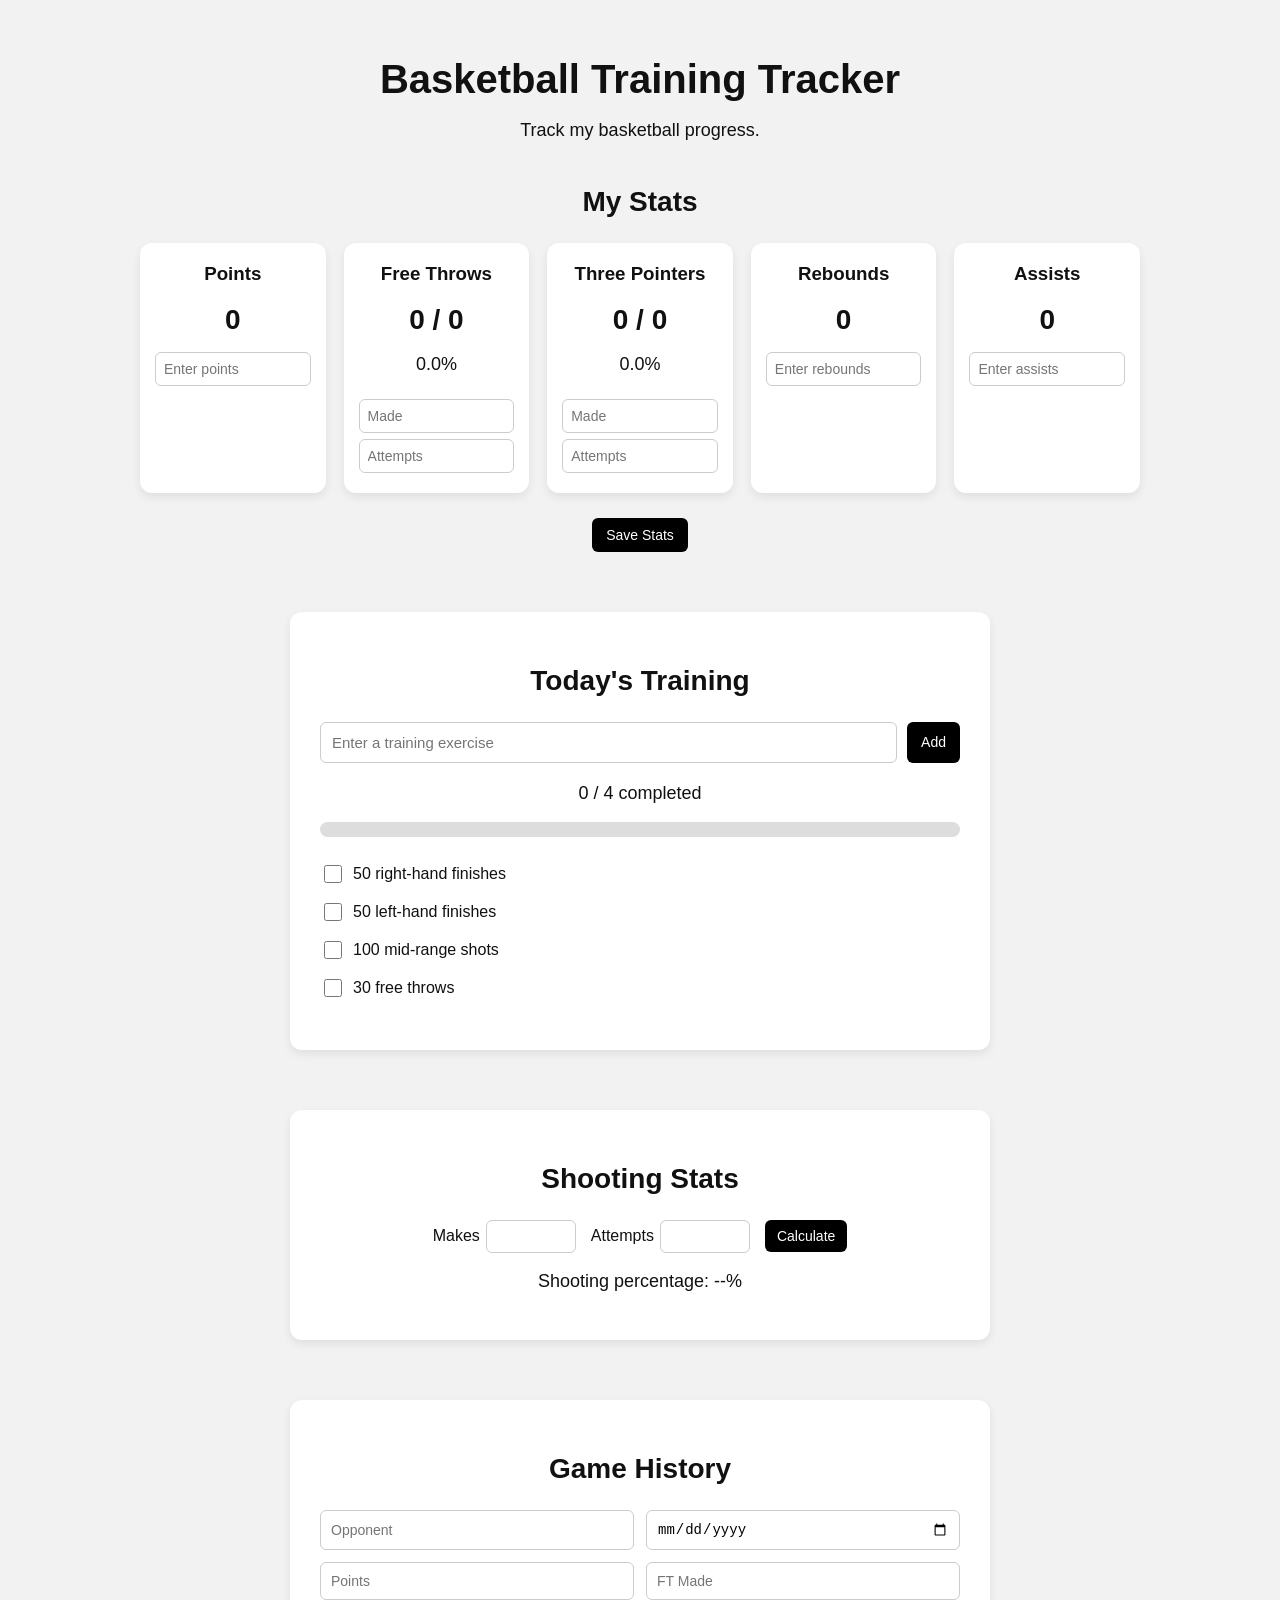
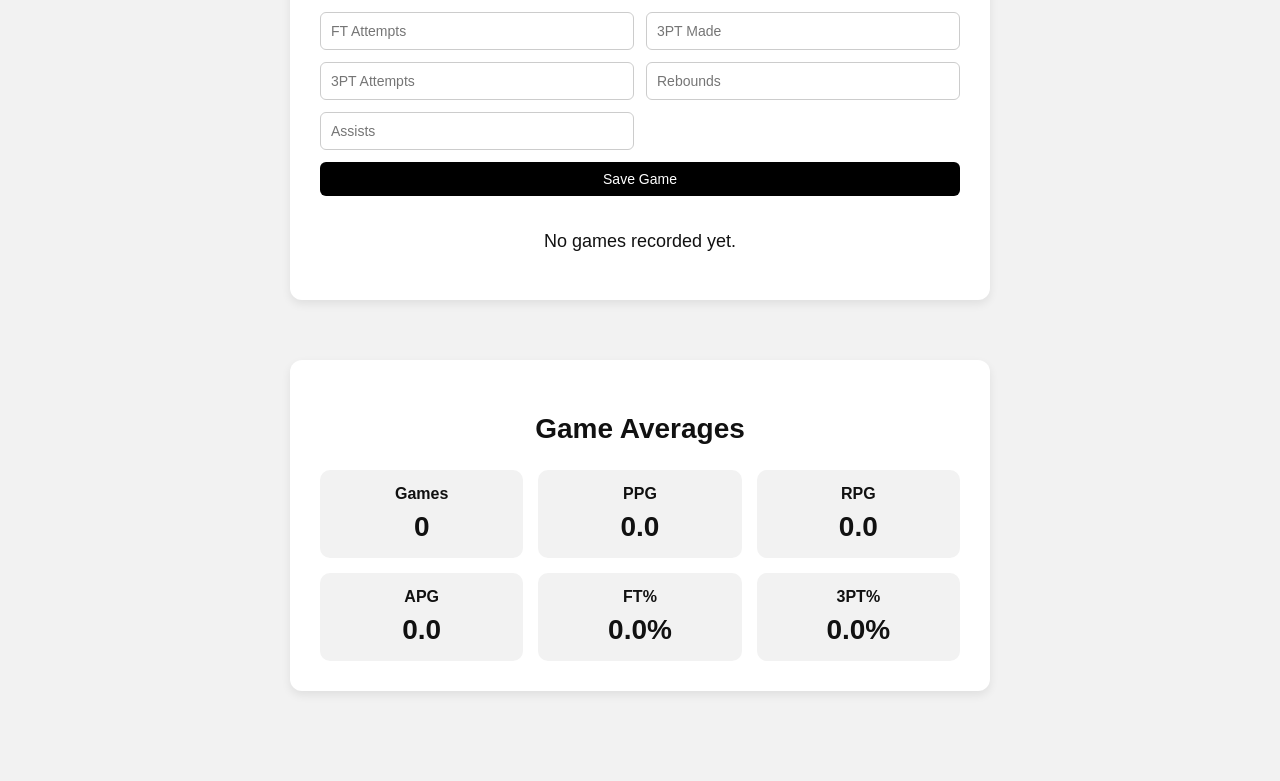
==== index.html @ 35ffcad5 "Add files via upload" ====
<!DOCTYPE html>
<html>

<head>
    <meta charset="UTF-8">

    <title>Basketball Tracker</title>
    <link rel="stylesheet" href="style.css">
</head>
    <link rel="stylesheet" href="style.css">
</head>

<body>

    <header>
        <h1>Basketball Training Tracker</h1>
        <p>Track my basketball progress.</p>
    </header>


       <h2>My Stats</h2>

        <div class="stats">

        <div class="stat-card">
        <h3>Points</h3>
        <p class="stat-number" id="points-stat">0</p>
        <input type="number" id="points-input" min="0" placeholder="Enter points">
        </div>

        <div class="stat-card">
    <h3>Free Throws</h3>

    <p class="stat-number" id="free-throws-stat">0 / 0</p>
<p id="free-throws-percentage">0.0%</p>

    <input
        type="number"
        id="free-throws-made-input"
        min="0"
        placeholder="Made"
    >

    <input
        type="number"
        id="free-throws-attempts-input"
        min="0"
        placeholder="Attempts"
    >
</div>

        <div class="stat-card">
    <h3>Three Pointers</h3>

    <p class="stat-number" id="three-pointers-stat">0 / 0</p>
<p id="three-pointers-percentage">0.0%</p>

    <input
        type="number"
        id="three-pointers-made-input"
        min="0"
        placeholder="Made"
    >

    <input
        type="number"
        id="three-pointers-attempts-input"
        min="0"
        placeholder="Attempts"
    >
</div>

        <div class="stat-card">
        <h3>Rebounds</h3>
        <p class="stat-number" id="rebounds-stat">0</p>
        <input type="number" id="rebounds-input" min="0" placeholder="Enter rebounds">
        </div>

        <div class="stat-card">
        <h3>Assists</h3>
        <p class="stat-number" id="assists-stat">0</p>
        <input type="number" id="assists-input" min="0" placeholder="Enter assists">
        </div>

        </div>

        <button id="save-stats-button">Save Stats</button>


      <section class="training">

        <h2>Today's Training</h2>

        <div class="add-training">
            <input
                type="text"
                id="training-input"
                placeholder="Enter a training exercise"
            >

            <button id="add-button">Add</button>
        </div>

        <p id="progress">0 / 4 completed</p>

        <div class="progress-container">
            <div id="progress-bar"></div>
        </div>


        <label>
            <input type="checkbox" id="task1">
            50 right-hand finishes
        </label>

        <label>
            <input type="checkbox" id="task2">
            50 left-hand finishes
        </label>

        <label>
            <input type="checkbox" id="task3">
            100 mid-range shots
        </label>

        <label>
            <input type="checkbox" id="task4">
            30 free throws
        </label>


        <div id="custom-training"></div>

    </section>


    <section class="shooting">

        <h2>Shooting Stats</h2>

        <div class="shooting-input">

            <label>
                Makes
                <input type="number" id="makes" min="0">
            </label>

            <label>
                Attempts
                <input type="number" id="attempts" min="0">
            </label>

            <button id="calculate-button">
                Calculate
            </button>

        </div>

        <p id="shooting-result">
            Shooting percentage: --%
        </p>

    </section>

    <section class="game-history">

    <h2>Game History</h2>

    <div class="game-form">

        <input
            type="text"
            id="opponent-input"
            placeholder="Opponent"
        >

        <input
            type="date"
            id="game-date-input"
        >

        <input
            type="number"
            id="game-points-input"
            min="0"
            placeholder="Points"
        >

        <input
            type="number"
            id="game-ft-made-input"
            min="0"
            placeholder="FT Made"
        >

        <input
            type="number"
            id="game-ft-attempts-input"
            min="0"
            placeholder="FT Attempts"
        >

        <input
            type="number"
            id="game-3pt-made-input"
            min="0"
            placeholder="3PT Made"
        >

        <input
            type="number"
            id="game-3pt-attempts-input"
            min="0"
            placeholder="3PT Attempts"
        >

        <input
            type="number"
            id="game-rebounds-input"
            min="0"
            placeholder="Rebounds"
        >

        <input
            type="number"
            id="game-assists-input"
            min="0"
            placeholder="Assists"
        >

        <button id="save-game-button">
            Save Game
        </button>

    </div>

    <div id="game-history-list"></div>

</section>

<section class="game-averages">

    <h2>Game Averages</h2>

    <div class="average-stats">

        <div class="average-card">
            <h3>Games</h3>
            <p id="games-played">0</p>
        </div>

        <div class="average-card">
            <h3>PPG</h3>
            <p id="ppg-average">0.0</p>
        </div>

        <div class="average-card">
            <h3>RPG</h3>
            <p id="rpg-average">0.0</p>
        </div>

        <div class="average-card">
            <h3>APG</h3>
            <p id="apg-average">0.0</p>
        </div>

        <div class="average-card">
            <h3>FT%</h3>
            <p id="ft-average">0.0%</p>
        </div>

        <div class="average-card">
            <h3>3PT%</h3>
            <p id="three-average">0.0%</p>
        </div>

    </div>

</section>


    <script src="script.js"></script>

</body>

</html>
---- style.css ----
/* ===============================
   GENERAL
================================ */

* {
    box-sizing: border-box;
}

body {
    font-family: Arial, sans-serif;
    text-align: center;
    background-color: #f2f2f2;
    margin: 0;
    padding: 30px 20px;
    color: #111;
}

header {
    margin-bottom: 45px;
}

h1 {
    font-size: 40px;
    margin-bottom: 10px;
}

h2 {
    font-size: 28px;
    margin-bottom: 25px;
}

h3 {
    margin-top: 0;
}

p {
    font-size: 18px;
}


/* ===============================
   STATS
================================ */

.stats {
    display: grid;
    grid-template-columns: repeat(5, 1fr);
    gap: 18px;
    max-width: 1000px;
    margin: 0 auto;
}

.stat-card {
    background-color: white;
    padding: 20px 15px;
    border-radius: 12px;
    box-shadow: 0 4px 10px rgba(0, 0, 0, 0.08);
}

.stat-number {
    font-size: 28px;
    font-weight: bold;
    margin: 10px 0;
}

.stat-card input {
    width: 100%;
    padding: 8px;
    margin-top: 6px;
    font-size: 14px;
    border: 1px solid #ccc;
    border-radius: 6px;
}


/* ===============================
   BUTTONS
================================ */

button {
    background-color: black;
    color: white;
    border: none;
    border-radius: 6px;
    padding: 9px 14px;
    font-size: 14px;
    cursor: pointer;
}

button:hover {
    opacity: 0.8;
}


/* ===============================
   SAVE STATS
================================ */

#save-stats-button {
    margin-top: 25px;
    padding: 9px 14px;
    font-size: 14px;
}


/* ===============================
   TRAINING
================================ */

.training {
    max-width: 700px;
    margin: 60px auto;
    background-color: white;
    padding: 30px;
    border-radius: 12px;
    box-shadow: 0 4px 10px rgba(0, 0, 0, 0.08);
}

.add-training {
    display: flex;
    gap: 10px;
    margin-bottom: 20px;
}

.add-training input {
    flex: 1;
    padding: 11px;
    font-size: 15px;
    border: 1px solid #ccc;
    border-radius: 6px;
}

.training label {
    display: flex;
    align-items: center;
    gap: 8px;
    margin: 14px 0;
    text-align: left;
}

.training input[type="checkbox"] {
    width: 18px;
    height: 18px;
}

#custom-training {
    margin-top: 20px;
}

#custom-training label {
    justify-content: space-between;
}

#custom-training button {
    font-size: 12px;
    padding: 5px 8px;
}


/* ===============================
   PROGRESS BAR
================================ */

.progress-container {
    width: 100%;
    height: 15px;
    background-color: #ddd;
    border-radius: 10px;
    margin-bottom: 25px;
    overflow: hidden;
}

#progress-bar {
    width: 0%;
    height: 100%;
    background-color: black;
    border-radius: 10px;
    transition: width 0.3s ease;
}


/* ===============================
   SHOOTING STATS
================================ */

.shooting {
    max-width: 700px;
    margin: 60px auto;
    background-color: white;
    padding: 30px;
    border-radius: 12px;
    box-shadow: 0 4px 10px rgba(0, 0, 0, 0.08);
}

.shooting-input {
    display: flex;
    justify-content: center;
    align-items: center;
    gap: 15px;
    flex-wrap: wrap;
}

.shooting-input label {
    display: flex;
    align-items: center;
    gap: 6px;
}

.shooting-input input {
    width: 90px;
    padding: 8px;
    border: 1px solid #ccc;
    border-radius: 6px;
}

#calculate-button {
    padding: 8px 12px;
    font-size: 14px;
}


/* ===============================
   GAME HISTORY
================================ */

.game-history {
    max-width: 700px;
    margin: 60px auto;
    padding: 30px;
    background-color: white;
    border-radius: 12px;
    box-shadow: 0 4px 10px rgba(0, 0, 0, 0.08);
}

.game-form {
    display: grid;
    grid-template-columns: repeat(2, 1fr);
    gap: 12px;
}

.game-form input {
    width: 100%;
    padding: 10px;
    font-size: 14px;
    border: 1px solid #ccc;
    border-radius: 6px;
}

#save-game-button {
    grid-column: 1 / -1;
    padding: 9px 14px;
}

#game-history-list {
    margin-top: 35px;
}

.game-card {
    background-color: #f2f2f2;
    padding: 20px;
    border-radius: 10px;
    margin-bottom: 15px;
    text-align: left;
}

.game-card h3 {
    margin-bottom: 5px;
}

.game-card p {
    margin: 6px 0;
}

.game-stats {
    display: flex;
    flex-wrap: wrap;
    gap: 12px;
    margin: 15px 0;
}

.game-stats p {
    background-color: white;
    padding: 8px 12px;
    border-radius: 6px;
}

.delete-game-button {
    font-size: 12px;
    padding: 5px 8px;
}


/* ===============================
   GAME AVERAGES
================================ */

.game-averages {
    max-width: 700px;
    margin: 60px auto;
    padding: 30px;
    background-color: white;
    border-radius: 12px;
    box-shadow: 0 4px 10px rgba(0, 0, 0, 0.08);
}

.average-stats {
    display: grid;
    grid-template-columns: repeat(3, 1fr);
    gap: 15px;
}

.average-card {
    background-color: #f2f2f2;
    padding: 15px;
    border-radius: 10px;
}

.average-card h3 {
    margin: 0 0 8px;
    font-size: 16px;
}

.average-card p {
    margin: 0;
    font-size: 28px;
    font-weight: bold;
}


/* ===============================
   MOBILE
================================ */

@media (max-width: 700px) {

    body {
        padding: 20px 12px;
    }

    h1 {
        font-size: 30px;
    }

    h2 {
        font-size: 24px;
    }

    .stats {
        grid-template-columns: repeat(2, 1fr);
        gap: 12px;
    }

    .stat-card {
        padding: 15px 10px;
    }

    .stat-number {
        font-size: 24px;
    }

    .training,
    .shooting,
    .game-history,
    .game-averages {
        margin: 40px auto;
        padding: 20px 15px;
    }

    .add-training {
        flex-direction: column;
    }

    .add-training input {
        width: 100%;
    }

    .add-training button {
        width: 100%;
    }

    .game-form {
        grid-template-columns: 1fr;
    }

    .game-form button {
        grid-column: auto;
    }

    .game-stats {
        gap: 8px;
    }

    .game-stats p {
        font-size: 14px;
        padding: 7px 9px;
    }

    .average-stats {
        grid-template-columns: repeat(2, 1fr);
    }

}


/* ===============================
   SMALL PHONES
================================ */

@media (max-width: 400px) {

    .stats {
        grid-template-columns: 1fr;
    }

    .average-stats {
        grid-template-columns: 1fr;
    }

}
---- style.css ----
/* ===============================
   GENERAL
================================ */

* {
    box-sizing: border-box;
}

body {
    font-family: Arial, sans-serif;
    text-align: center;
    background-color: #f2f2f2;
    margin: 0;
    padding: 30px 20px;
    color: #111;
}

header {
    margin-bottom: 45px;
}

h1 {
    font-size: 40px;
    margin-bottom: 10px;
}

h2 {
    font-size: 28px;
    margin-bottom: 25px;
}

h3 {
    margin-top: 0;
}

p {
    font-size: 18px;
}


/* ===============================
   STATS
================================ */

.stats {
    display: grid;
    grid-template-columns: repeat(5, 1fr);
    gap: 18px;
    max-width: 1000px;
    margin: 0 auto;
}

.stat-card {
    background-color: white;
    padding: 20px 15px;
    border-radius: 12px;
    box-shadow: 0 4px 10px rgba(0, 0, 0, 0.08);
}

.stat-number {
    font-size: 28px;
    font-weight: bold;
    margin: 10px 0;
}

.stat-card input {
    width: 100%;
    padding: 8px;
    margin-top: 6px;
    font-size: 14px;
    border: 1px solid #ccc;
    border-radius: 6px;
}


/* ===============================
   BUTTONS
================================ */

button {
    background-color: black;
    color: white;
    border: none;
    border-radius: 6px;
    padding: 9px 14px;
    font-size: 14px;
    cursor: pointer;
}

button:hover {
    opacity: 0.8;
}


/* ===============================
   SAVE STATS
================================ */

#save-stats-button {
    margin-top: 25px;
    padding: 9px 14px;
    font-size: 14px;
}


/* ===============================
   TRAINING
================================ */

.training {
    max-width: 700px;
    margin: 60px auto;
    background-color: white;
    padding: 30px;
    border-radius: 12px;
    box-shadow: 0 4px 10px rgba(0, 0, 0, 0.08);
}

.add-training {
    display: flex;
    gap: 10px;
    margin-bottom: 20px;
}

.add-training input {
    flex: 1;
    padding: 11px;
    font-size: 15px;
    border: 1px solid #ccc;
    border-radius: 6px;
}

.training label {
    display: flex;
    align-items: center;
    gap: 8px;
    margin: 14px 0;
    text-align: left;
}

.training input[type="checkbox"] {
    width: 18px;
    height: 18px;
}

#custom-training {
    margin-top: 20px;
}

#custom-training label {
    justify-content: space-between;
}

#custom-training button {
    font-size: 12px;
    padding: 5px 8px;
}


/* ===============================
   PROGRESS BAR
================================ */

.progress-container {
    width: 100%;
    height: 15px;
    background-color: #ddd;
    border-radius: 10px;
    margin-bottom: 25px;
    overflow: hidden;
}

#progress-bar {
    width: 0%;
    height: 100%;
    background-color: black;
    border-radius: 10px;
    transition: width 0.3s ease;
}


/* ===============================
   SHOOTING STATS
================================ */

.shooting {
    max-width: 700px;
    margin: 60px auto;
    background-color: white;
    padding: 30px;
    border-radius: 12px;
    box-shadow: 0 4px 10px rgba(0, 0, 0, 0.08);
}

.shooting-input {
    display: flex;
    justify-content: center;
    align-items: center;
    gap: 15px;
    flex-wrap: wrap;
}

.shooting-input label {
    display: flex;
    align-items: center;
    gap: 6px;
}

.shooting-input input {
    width: 90px;
    padding: 8px;
    border: 1px solid #ccc;
    border-radius: 6px;
}

#calculate-button {
    padding: 8px 12px;
    font-size: 14px;
}


/* ===============================
   GAME HISTORY
================================ */

.game-history {
    max-width: 700px;
    margin: 60px auto;
    padding: 30px;
    background-color: white;
    border-radius: 12px;
    box-shadow: 0 4px 10px rgba(0, 0, 0, 0.08);
}

.game-form {
    display: grid;
    grid-template-columns: repeat(2, 1fr);
    gap: 12px;
}

.game-form input {
    width: 100%;
    padding: 10px;
    font-size: 14px;
    border: 1px solid #ccc;
    border-radius: 6px;
}

#save-game-button {
    grid-column: 1 / -1;
    padding: 9px 14px;
}

#game-history-list {
    margin-top: 35px;
}

.game-card {
    background-color: #f2f2f2;
    padding: 20px;
    border-radius: 10px;
    margin-bottom: 15px;
    text-align: left;
}

.game-card h3 {
    margin-bottom: 5px;
}

.game-card p {
    margin: 6px 0;
}

.game-stats {
    display: flex;
    flex-wrap: wrap;
    gap: 12px;
    margin: 15px 0;
}

.game-stats p {
    background-color: white;
    padding: 8px 12px;
    border-radius: 6px;
}

.delete-game-button {
    font-size: 12px;
    padding: 5px 8px;
}


/* ===============================
   GAME AVERAGES
================================ */

.game-averages {
    max-width: 700px;
    margin: 60px auto;
    padding: 30px;
    background-color: white;
    border-radius: 12px;
    box-shadow: 0 4px 10px rgba(0, 0, 0, 0.08);
}

.average-stats {
    display: grid;
    grid-template-columns: repeat(3, 1fr);
    gap: 15px;
}

.average-card {
    background-color: #f2f2f2;
    padding: 15px;
    border-radius: 10px;
}

.average-card h3 {
    margin: 0 0 8px;
    font-size: 16px;
}

.average-card p {
    margin: 0;
    font-size: 28px;
    font-weight: bold;
}


/* ===============================
   MOBILE
================================ */

@media (max-width: 700px) {

    body {
        padding: 20px 12px;
    }

    h1 {
        font-size: 30px;
    }

    h2 {
        font-size: 24px;
    }

    .stats {
        grid-template-columns: repeat(2, 1fr);
        gap: 12px;
    }

    .stat-card {
        padding: 15px 10px;
    }

    .stat-number {
        font-size: 24px;
    }

    .training,
    .shooting,
    .game-history,
    .game-averages {
        margin: 40px auto;
        padding: 20px 15px;
    }

    .add-training {
        flex-direction: column;
    }

    .add-training input {
        width: 100%;
    }

    .add-training button {
        width: 100%;
    }

    .game-form {
        grid-template-columns: 1fr;
    }

    .game-form button {
        grid-column: auto;
    }

    .game-stats {
        gap: 8px;
    }

    .game-stats p {
        font-size: 14px;
        padding: 7px 9px;
    }

    .average-stats {
        grid-template-columns: repeat(2, 1fr);
    }

}


/* ===============================
   SMALL PHONES
================================ */

@media (max-width: 400px) {

    .stats {
        grid-template-columns: 1fr;
    }

    .average-stats {
        grid-template-columns: 1fr;
    }

}
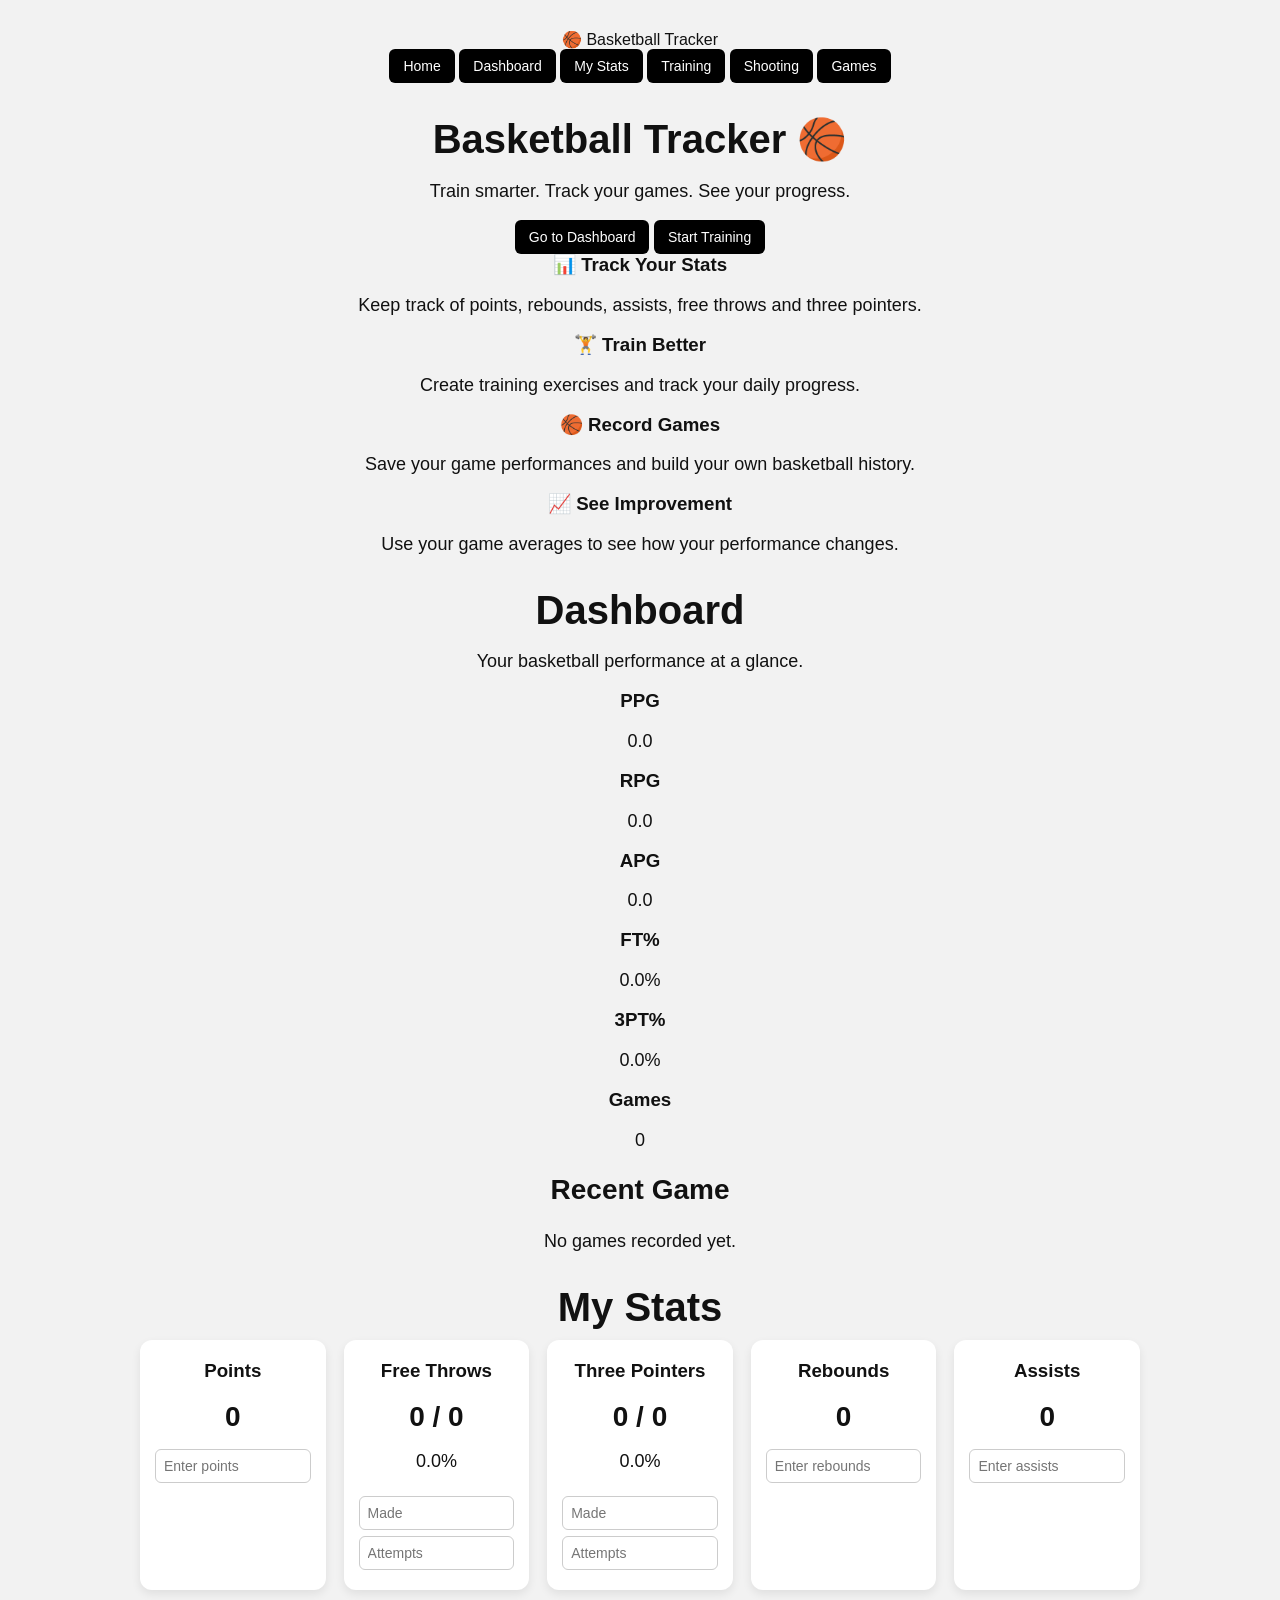
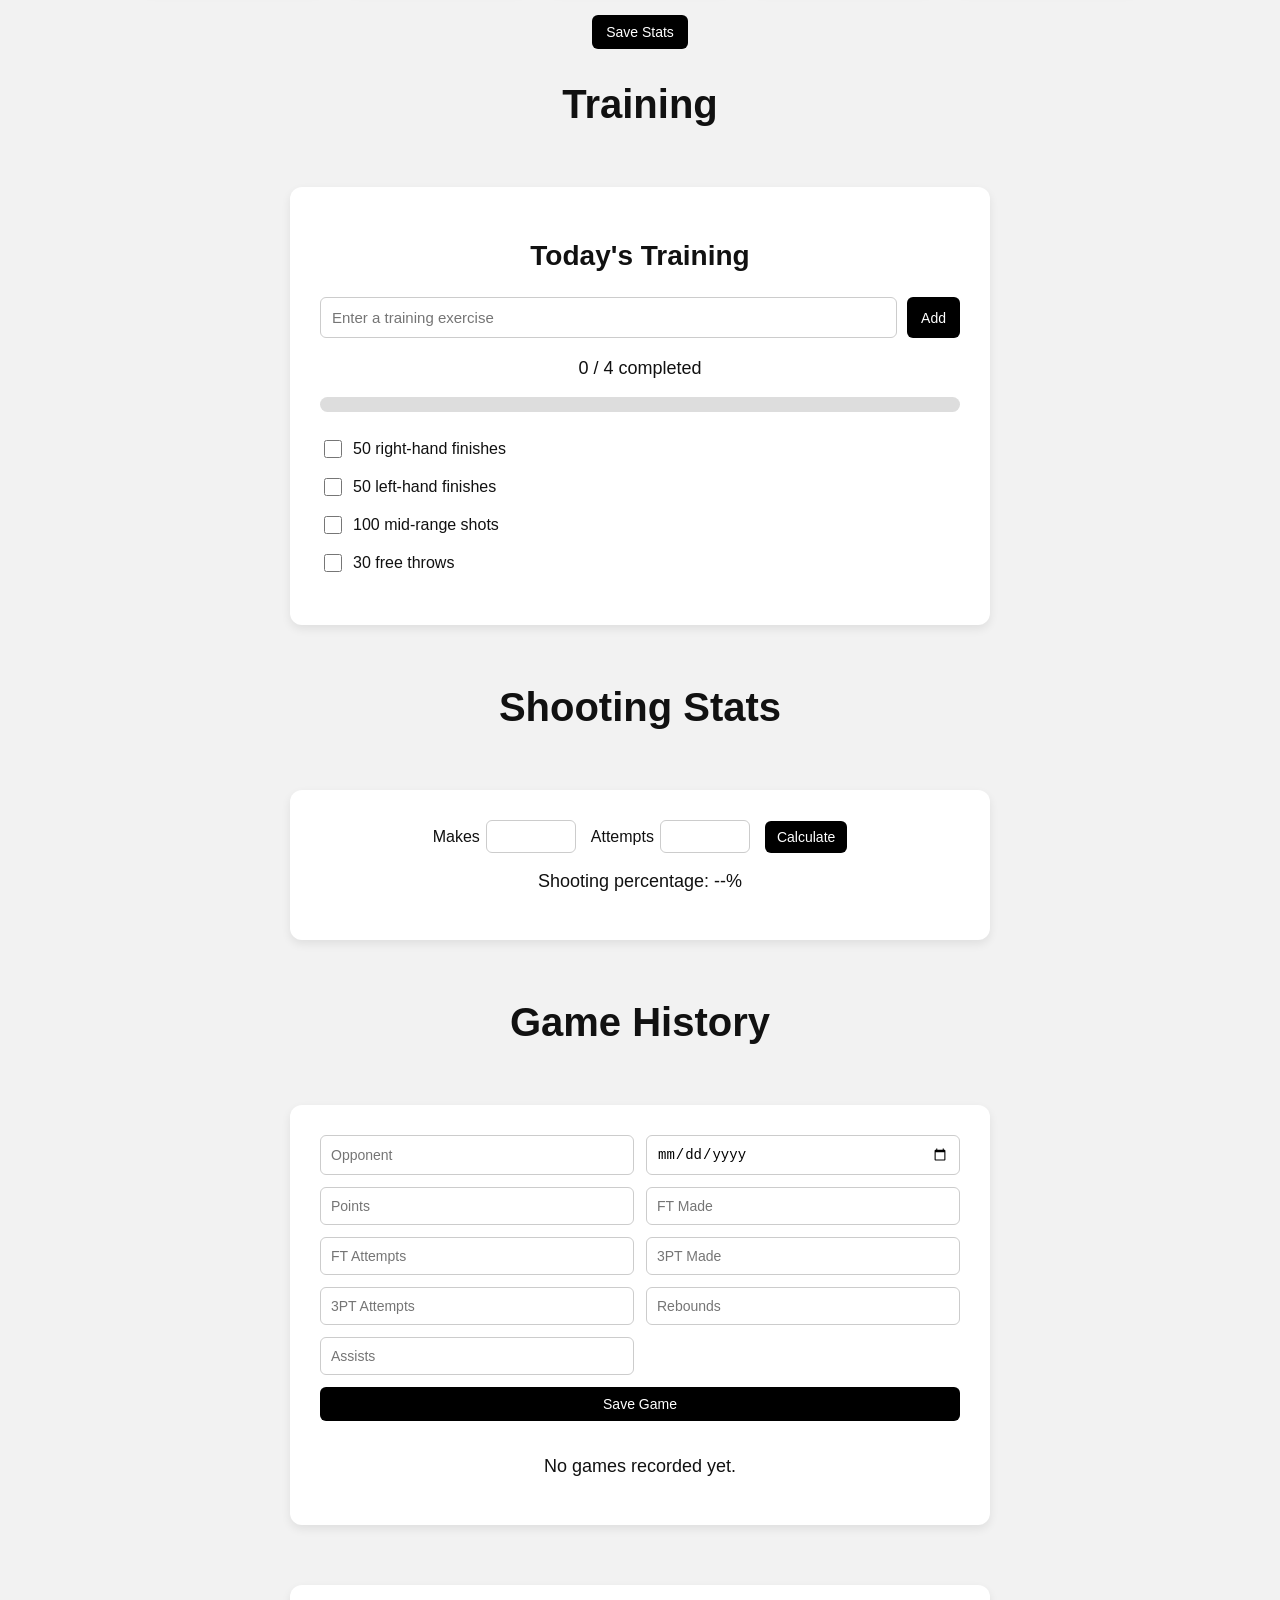
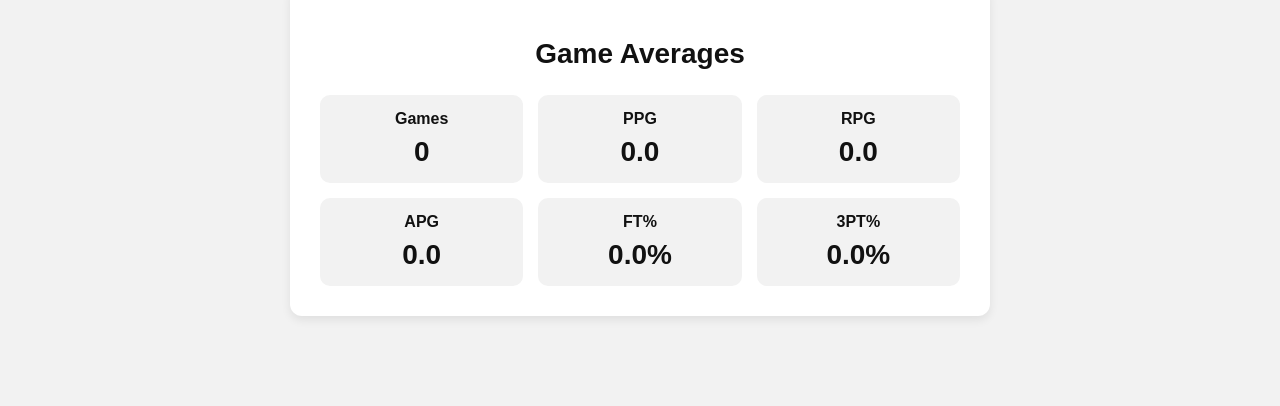
==== commit 718de454: "Refactor index.html for better structure and styling Added meta tags for viewport and theme color, i" ====
--- a/index.html
+++ b/index.html
@@ -2,130 +2,501 @@
 <html>
 
 <head>
+
     <meta charset="UTF-8">
 
+    <meta
+        name="viewport"
+        content="width=device-width, initial-scale=1.0"
+    >
+
+    <link rel="manifest" href="manifest.json">
+
+    <meta
+        name="theme-color"
+        content="#111111"
+    >
+
     <title>Basketball Tracker</title>
+
     <link rel="stylesheet" href="style.css">
+
 </head>
-    <link rel="stylesheet" href="style.css">
-</head>
 
 <body>
 
-    <header>
-        <h1>Basketball Training Tracker</h1>
-        <p>Track my basketball progress.</p>
-    </header>
-
-
-       <h2>My Stats</h2>
-
-        <div class="stats">
+<!-- =========================
+     NAVIGATION
+========================= -->
+
+<nav class="navbar">
+
+    <div class="logo">
+        🏀 Basketball Tracker
+    </div>
+
+    <div class="nav-links">
+
+        <button class="nav-button active" data-page="home">
+            Home
+        </button>
+
+        <button class="nav-button" data-page="dashboard">
+            Dashboard
+        </button>
+
+        <button class="nav-button" data-page="stats">
+            My Stats
+        </button>
+
+        <button class="nav-button" data-page="training">
+            Training
+        </button>
+
+        <button class="nav-button" data-page="shooting">
+            Shooting
+        </button>
+
+        <button class="nav-button" data-page="games">
+            Games
+        </button>
+
+    </div>
+
+</nav>
+
+
+<!-- =========================
+     HOME
+========================= -->
+
+<main>
+
+<section id="home-page" class="page active-page">
+
+    <div class="hero">
+
+        <h1>
+            Basketball Tracker 🏀
+        </h1>
+
+        <p>
+            Train smarter. Track your games.
+            See your progress.
+        </p>
+
+        <div class="hero-buttons">
+
+            <button
+                class="primary-button"
+                data-page="dashboard"
+            >
+                Go to Dashboard
+            </button>
+
+            <button
+                class="secondary-button"
+                data-page="training"
+            >
+                Start Training
+            </button>
+
+        </div>
+
+    </div>
+
+
+    <div class="feature-grid">
+
+        <div class="feature-card">
+
+            <h3>📊 Track Your Stats</h3>
+
+            <p>
+                Keep track of points, rebounds,
+                assists, free throws and three pointers.
+            </p>
+
+        </div>
+
+
+        <div class="feature-card">
+
+            <h3>🏋️ Train Better</h3>
+
+            <p>
+                Create training exercises and
+                track your daily progress.
+            </p>
+
+        </div>
+
+
+        <div class="feature-card">
+
+            <h3>🏀 Record Games</h3>
+
+            <p>
+                Save your game performances and
+                build your own basketball history.
+            </p>
+
+        </div>
+
+
+        <div class="feature-card">
+
+            <h3>📈 See Improvement</h3>
+
+            <p>
+                Use your game averages to see
+                how your performance changes.
+            </p>
+
+        </div>
+
+    </div>
+
+</section>
+
+
+<!-- =========================
+     DASHBOARD
+========================= -->
+
+<section
+    id="dashboard-page"
+    class="page"
+>
+
+    <h1>Dashboard</h1>
+
+    <p>Your basketball performance at a glance.</p>
+
+
+    <div class="dashboard-cards">
+
+        <div class="dashboard-card">
+
+            <h3>PPG</h3>
+
+            <p id="dashboard-ppg">
+                0.0
+            </p>
+
+        </div>
+
+
+        <div class="dashboard-card">
+
+            <h3>RPG</h3>
+
+            <p id="dashboard-rpg">
+                0.0
+            </p>
+
+        </div>
+
+
+        <div class="dashboard-card">
+
+            <h3>APG</h3>
+
+            <p id="dashboard-apg">
+                0.0
+            </p>
+
+        </div>
+
+
+        <div class="dashboard-card">
+
+            <h3>FT%</h3>
+
+            <p id="dashboard-ft">
+                0.0%
+            </p>
+
+        </div>
+
+
+        <div class="dashboard-card">
+
+            <h3>3PT%</h3>
+
+            <p id="dashboard-3pt">
+                0.0%
+            </p>
+
+        </div>
+
+
+        <div class="dashboard-card">
+
+            <h3>Games</h3>
+
+            <p id="dashboard-games">
+                0
+            </p>
+
+        </div>
+
+    </div>
+
+
+    <div class="dashboard-section">
+
+        <h2>Recent Game</h2>
+
+        <div id="dashboard-recent-game">
+
+            <p>
+                No games recorded yet.
+            </p>
+
+        </div>
+
+    </div>
+
+</section>
+
+
+<!-- =========================
+     MY STATS
+========================= -->
+
+<section
+    id="stats-page"
+    class="page"
+>
+
+    <h1>My Stats</h1>
+
+    <div class="stats">
 
         <div class="stat-card">
-        <h3>Points</h3>
-        <p class="stat-number" id="points-stat">0</p>
-        <input type="number" id="points-input" min="0" placeholder="Enter points">
-        </div>
+
+            <h3>Points</h3>
+
+            <p
+                class="stat-number"
+                id="points-stat"
+            >
+                0
+            </p>
+
+            <input
+                type="number"
+                id="points-input"
+                min="0"
+                placeholder="Enter points"
+            >
+
+        </div>
+
 
         <div class="stat-card">
-    <h3>Free Throws</h3>
-
-    <p class="stat-number" id="free-throws-stat">0 / 0</p>
-<p id="free-throws-percentage">0.0%</p>
-
-    <input
-        type="number"
-        id="free-throws-made-input"
-        min="0"
-        placeholder="Made"
-    >
-
-    <input
-        type="number"
-        id="free-throws-attempts-input"
-        min="0"
-        placeholder="Attempts"
-    >
-</div>
+
+            <h3>Free Throws</h3>
+
+            <p
+                class="stat-number"
+                id="free-throws-stat"
+            >
+                0 / 0
+            </p>
+
+            <p id="free-throws-percentage">
+                0.0%
+            </p>
+
+            <input
+                type="number"
+                id="free-throws-made-input"
+                min="0"
+                placeholder="Made"
+            >
+
+            <input
+                type="number"
+                id="free-throws-attempts-input"
+                min="0"
+                placeholder="Attempts"
+            >
+
+        </div>
+
 
         <div class="stat-card">
-    <h3>Three Pointers</h3>
-
-    <p class="stat-number" id="three-pointers-stat">0 / 0</p>
-<p id="three-pointers-percentage">0.0%</p>
-
-    <input
-        type="number"
-        id="three-pointers-made-input"
-        min="0"
-        placeholder="Made"
-    >
-
-    <input
-        type="number"
-        id="three-pointers-attempts-input"
-        min="0"
-        placeholder="Attempts"
-    >
-</div>
+
+            <h3>Three Pointers</h3>
+
+            <p
+                class="stat-number"
+                id="three-pointers-stat"
+            >
+                0 / 0
+            </p>
+
+            <p id="three-pointers-percentage">
+                0.0%
+            </p>
+
+            <input
+                type="number"
+                id="three-pointers-made-input"
+                min="0"
+                placeholder="Made"
+            >
+
+            <input
+                type="number"
+                id="three-pointers-attempts-input"
+                min="0"
+                placeholder="Attempts"
+            >
+
+        </div>
+
 
         <div class="stat-card">
-        <h3>Rebounds</h3>
-        <p class="stat-number" id="rebounds-stat">0</p>
-        <input type="number" id="rebounds-input" min="0" placeholder="Enter rebounds">
-        </div>
+
+            <h3>Rebounds</h3>
+
+            <p
+                class="stat-number"
+                id="rebounds-stat"
+            >
+                0
+            </p>
+
+            <input
+                type="number"
+                id="rebounds-input"
+                min="0"
+                placeholder="Enter rebounds"
+            >
+
+        </div>
+
 
         <div class="stat-card">
-        <h3>Assists</h3>
-        <p class="stat-number" id="assists-stat">0</p>
-        <input type="number" id="assists-input" min="0" placeholder="Enter assists">
-        </div>
-
-        </div>
-
-        <button id="save-stats-button">Save Stats</button>
-
-
-      <section class="training">
+
+            <h3>Assists</h3>
+
+            <p
+                class="stat-number"
+                id="assists-stat"
+            >
+                0
+            </p>
+
+            <input
+                type="number"
+                id="assists-input"
+                min="0"
+                placeholder="Enter assists"
+            >
+
+        </div>
+
+    </div>
+
+
+    <button id="save-stats-button">
+        Save Stats
+    </button>
+
+</section>
+
+
+<!-- =========================
+     TRAINING
+========================= -->
+
+<section
+    id="training-page"
+    class="page"
+>
+
+    <h1>Training</h1>
+
+    <section class="training">
 
         <h2>Today's Training</h2>
 
         <div class="add-training">
+
             <input
                 type="text"
                 id="training-input"
                 placeholder="Enter a training exercise"
             >
 
-            <button id="add-button">Add</button>
-        </div>
-
-        <p id="progress">0 / 4 completed</p>
+            <button id="add-button">
+                Add
+            </button>
+
+        </div>
+
+
+        <p id="progress">
+            0 / 4 completed
+        </p>
+
 
         <div class="progress-container">
+
             <div id="progress-bar"></div>
+
         </div>
 
 
         <label>
-            <input type="checkbox" id="task1">
+
+            <input
+                type="checkbox"
+                id="task1"
+            >
+
             50 right-hand finishes
+
         </label>
 
+
         <label>
-            <input type="checkbox" id="task2">
+
+            <input
+                type="checkbox"
+                id="task2"
+            >
+
             50 left-hand finishes
+
         </label>
 
+
         <label>
-            <input type="checkbox" id="task3">
+
+            <input
+                type="checkbox"
+                id="task3"
+            >
+
             100 mid-range shots
+
         </label>
 
+
         <label>
-            <input type="checkbox" id="task4">
+
+            <input
+                type="checkbox"
+                id="task4"
+            >
+
             30 free throws
+
         </label>
 
 
@@ -133,22 +504,49 @@
 
     </section>
 
+</section>
+
+
+<!-- =========================
+     SHOOTING
+========================= -->
+
+<section
+    id="shooting-page"
+    class="page"
+>
+
+    <h1>Shooting Stats</h1>
 
     <section class="shooting">
 
-        <h2>Shooting Stats</h2>
-
         <div class="shooting-input">
 
             <label>
+
                 Makes
-                <input type="number" id="makes" min="0">
+
+                <input
+                    type="number"
+                    id="makes"
+                    min="0"
+                >
+
             </label>
 
+
             <label>
+
                 Attempts
-                <input type="number" id="attempts" min="0">
+
+                <input
+                    type="number"
+                    id="attempts"
+                    min="0"
+                >
+
             </label>
+
 
             <button id="calculate-button">
                 Calculate
@@ -156,131 +554,150 @@
 
         </div>
 
+
         <p id="shooting-result">
             Shooting percentage: --%
         </p>
 
     </section>
 
+</section>
+
+
+<!-- =========================
+     GAMES
+========================= -->
+
+<section
+    id="games-page"
+    class="page"
+>
+
+    <h1>Game History</h1>
+
     <section class="game-history">
 
-    <h2>Game History</h2>
-
-    <div class="game-form">
-
-        <input
-            type="text"
-            id="opponent-input"
-            placeholder="Opponent"
-        >
-
-        <input
-            type="date"
-            id="game-date-input"
-        >
-
-        <input
-            type="number"
-            id="game-points-input"
-            min="0"
-            placeholder="Points"
-        >
-
-        <input
-            type="number"
-            id="game-ft-made-input"
-            min="0"
-            placeholder="FT Made"
-        >
-
-        <input
-            type="number"
-            id="game-ft-attempts-input"
-            min="0"
-            placeholder="FT Attempts"
-        >
-
-        <input
-            type="number"
-            id="game-3pt-made-input"
-            min="0"
-            placeholder="3PT Made"
-        >
-
-        <input
-            type="number"
-            id="game-3pt-attempts-input"
-            min="0"
-            placeholder="3PT Attempts"
-        >
-
-        <input
-            type="number"
-            id="game-rebounds-input"
-            min="0"
-            placeholder="Rebounds"
-        >
-
-        <input
-            type="number"
-            id="game-assists-input"
-            min="0"
-            placeholder="Assists"
-        >
-
-        <button id="save-game-button">
-            Save Game
-        </button>
-
-    </div>
-
-    <div id="game-history-list"></div>
+        <div class="game-form">
+
+            <input
+                type="text"
+                id="opponent-input"
+                placeholder="Opponent"
+            >
+
+            <input
+                type="date"
+                id="game-date-input"
+            >
+
+            <input
+                type="number"
+                id="game-points-input"
+                min="0"
+                placeholder="Points"
+            >
+
+            <input
+                type="number"
+                id="game-ft-made-input"
+                min="0"
+                placeholder="FT Made"
+            >
+
+            <input
+                type="number"
+                id="game-ft-attempts-input"
+                min="0"
+                placeholder="FT Attempts"
+            >
+
+            <input
+                type="number"
+                id="game-3pt-made-input"
+                min="0"
+                placeholder="3PT Made"
+            >
+
+            <input
+                type="number"
+                id="game-3pt-attempts-input"
+                min="0"
+                placeholder="3PT Attempts"
+            >
+
+            <input
+                type="number"
+                id="game-rebounds-input"
+                min="0"
+                placeholder="Rebounds"
+            >
+
+            <input
+                type="number"
+                id="game-assists-input"
+                min="0"
+                placeholder="Assists"
+            >
+
+            <button id="save-game-button">
+                Save Game
+            </button>
+
+        </div>
+
+
+        <div id="game-history-list"></div>
+
+    </section>
+
+
+    <section class="game-averages">
+
+        <h2>Game Averages</h2>
+
+        <div class="average-stats">
+
+            <div class="average-card">
+                <h3>Games</h3>
+                <p id="games-played">0</p>
+            </div>
+
+            <div class="average-card">
+                <h3>PPG</h3>
+                <p id="ppg-average">0.0</p>
+            </div>
+
+            <div class="average-card">
+                <h3>RPG</h3>
+                <p id="rpg-average">0.0</p>
+            </div>
+
+            <div class="average-card">
+                <h3>APG</h3>
+                <p id="apg-average">0.0</p>
+            </div>
+
+            <div class="average-card">
+                <h3>FT%</h3>
+                <p id="ft-average">0.0%</p>
+            </div>
+
+            <div class="average-card">
+                <h3>3PT%</h3>
+                <p id="three-average">0.0%</p>
+            </div>
+
+        </div>
+
+    </section>
 
 </section>
 
-<section class="game-averages">
-
-    <h2>Game Averages</h2>
-
-    <div class="average-stats">
-
-        <div class="average-card">
-            <h3>Games</h3>
-            <p id="games-played">0</p>
-        </div>
-
-        <div class="average-card">
-            <h3>PPG</h3>
-            <p id="ppg-average">0.0</p>
-        </div>
-
-        <div class="average-card">
-            <h3>RPG</h3>
-            <p id="rpg-average">0.0</p>
-        </div>
-
-        <div class="average-card">
-            <h3>APG</h3>
-            <p id="apg-average">0.0</p>
-        </div>
-
-        <div class="average-card">
-            <h3>FT%</h3>
-            <p id="ft-average">0.0%</p>
-        </div>
-
-        <div class="average-card">
-            <h3>3PT%</h3>
-            <p id="three-average">0.0%</p>
-        </div>
-
-    </div>
-
-</section>
-
-
-    <script src="script.js"></script>
+</main>
+
+
+<script src="script.js"></script>
 
 </body>
 
-</html>+</html>
